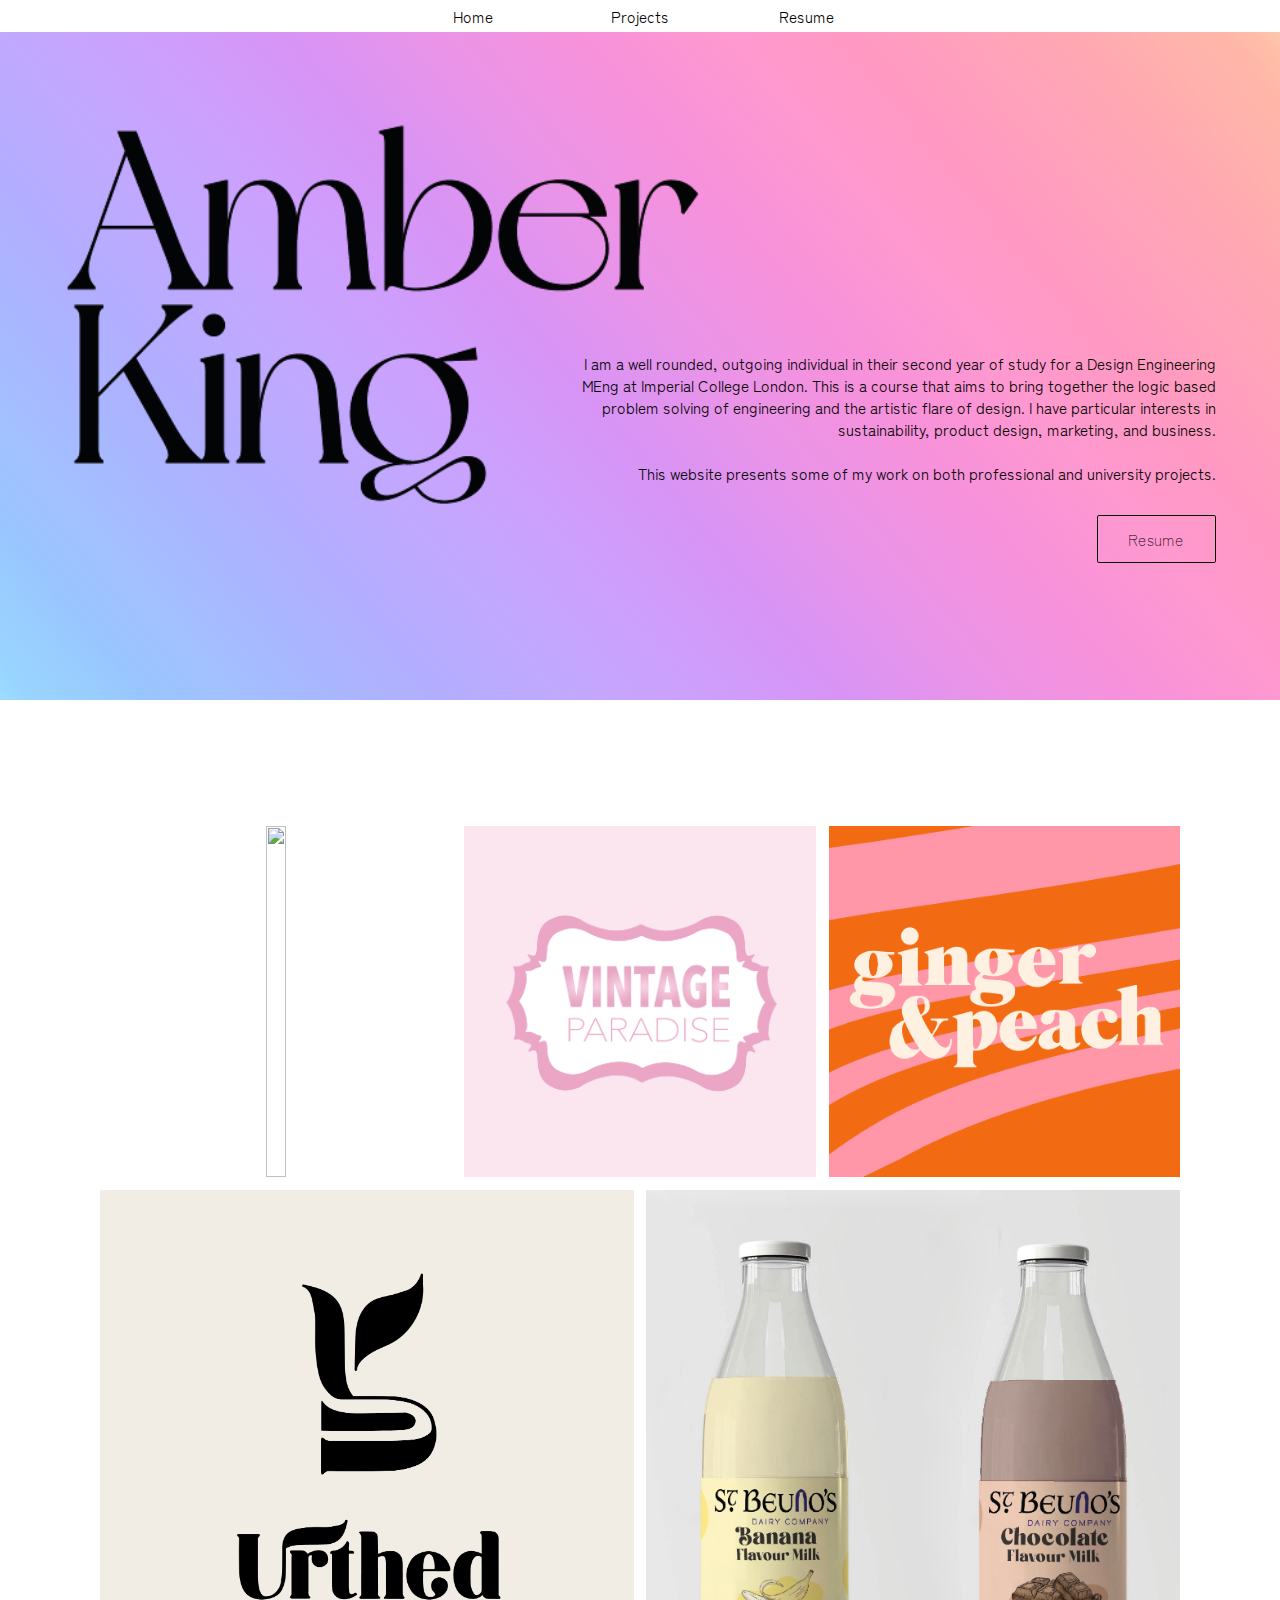
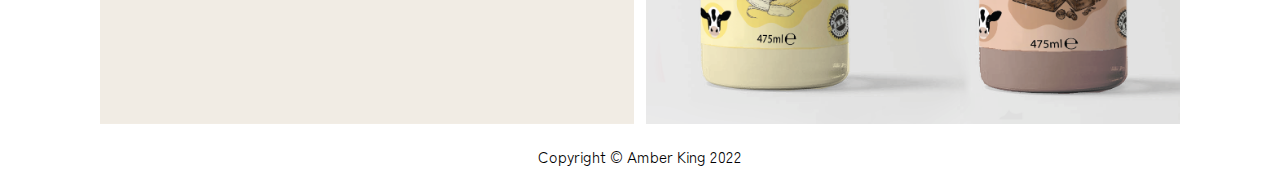
==== index/index.html @ 017a783d "jj" ====
<!DOCTYPE html>
<html lang="en">

<head>
  <meta charset="UTF-8" />
  <meta http-equiv="X-UA-Compatible" content="IE=edge" />
  <meta name="viewport" content="width=device-width, initial-scale=1.0" />
  <title>Home</title>
  <link rel="stylesheet" href="styles.css" />
  <link rel="preconnect" href="https://fonts.googleapis.com">
  <link rel="preconnect" href="https://fonts.gstatic.com" crossorigin>
  <link href="https://fonts.googleapis.com/css2?family=Zen+Kaku+Gothic+Antique:wght@300&display=swap" rel="stylesheet">

  <link rel="preconnect" href="https://fonts.googleapis.com">
  <link rel="preconnect" href="https://fonts.gstatic.com" crossorigin>
  <link href="https://fonts.googleapis.com/css2?family=Monsieur+La+Doulaise&display=swap" rel="stylesheet">
</head>

<body>
  <div class="banner">
    <div class="header">
      <div class="pages">
        <div class="page"><a href="../index/index.html">Home</a></div>
        <div class="page"><a href="../projects/projects.html">Projects</a></div>
        <div class="page"><a href="google.com">Resume</a></div>
      </div>
    </div>

    <div class="text">
      <div class="cont">
        <div class="logo">
          <img src="assets/Untitled-6.png">
        </div>
        <div class="words">
          I am a well rounded, outgoing individual in their second year of
          study for a Design Engineering MEng at Imperial College London. This is a course that aims to bring together
          the logic
          based problem solving of engineering and the artistic flare of design. I have particular interests in
          sustainability,
          product design, marketing, and
          business.
          </br></br>
          This website presents some of my work on both professional and university projects.
          <a href="something" class="button1">Resume</a>
        </div>
      </div>
    </div>


    <div class="info">
      <div class="container">

        <div class="card">
          <a href="../power_gen/power_gen.html">
            <img src="assets/Comp 1_1.gif">
            <p>Power</br>Generation</p>
          </a>
        </div>

        <div class="card">
          <a href="../vintage_paradise/vintage_paradise.html">
            <img src="assets/background.png">
            <p>Vintage</br>Paradise</p>
          </a>
        </div>

        <div class="card">
          <a href="../ginger_and_peach/ginger_and_peach.html">
            <img src="assets/gandp.png">
            <p>Ginger and Peach
            </p>
          </a>
        </div>

      </div>
      <div class="container">

        <div class="card">
          <a href="../urthed/urthed.html">
            <img src="assets/logos photo.png">
            <p>Urthed
            </p>
          </a>
        </div>

        <div class="card">
          <a href="../st_beuno/st_beuno.html">
            <img src="assets/mockup.png">
            <p>St </br>Beuno's
            </p>
          </a>
        </div>



      </div>

    </div>
    <div class="footer">
      Copyright © Amber King 2022
    </div>
</body>

</html>
---- index/styles.css ----
/* * {
  border: 3px solid red;
} */

body {
  display: flex;
  flex-direction: column;
  min-height: 100%;
  padding: 0%;
  gap: 0;
  margin: 0%;
  font-family: "Zen Kaku Gothic Antique", sans-serif;
  flex-wrap: wrap;
  animation: fadeInAnimation ease 1s;
  animation-iteration-count: 1;
  animation-fill-mode: forwards;
  min-width: 1000px;
}

@keyframes fadeInAnimation {
  0% {
    opacity: 0;
  }
  100% {
    opacity: 1;
  }
}

.banner {
  display: flex;
  flex-direction: column;
}

.header {
  background-color: white;
  display: flex;
  height: 2.5vw;
  flex-direction: row;
  justify-content: center;
}

.headertext {
  display: flex;
  align-content: center;
  text-align: center;
}

.pages {
  display: flex;
  justify-content: center;
  flex-direction: row;
  /* flex: 1 1 auto; */
  width: 500px;
}

a,
.page {
  justify-content: center;
  flex: 1 1 auto;
  text-align: center;
  vertical-align: middle;
  padding: 5px;
  padding-top: 2px;
  font-size: 1.2vw;
  color: black;
  text-decoration: none;
}

.page {
  width: 200px;
  transition: all 0.5s ease;
}

.page:hover {
  transform: scale(1.1);
}

.logo {
  font-size: 24px;
  color: black;
  justify-content: center;
  flex: 1;
  display: flex;
  align-content: center;
  justify-content: left;
  padding-top: 20px;
  padding-left: 10%;
  min-width: 60px;
}

.logo {
  flex: 0 0 30%;
  display: flex;
  justify-content: left;
  text-align: left;
  font-size: 130px;
  padding: 0.5em;
  color: #ffffff;
}

.logo img {
  width: 72vw;
  height: 42vw;
}

.text {
  justify-content: center;
  flex: 1;
  display: flex;
  flex-direction: row;
  height: 1700px;
  align-items: center;
  background-image: linear-gradient(
    50deg,
    hsl(200deg 100% 82%) 0%,
    hsl(201deg 100% 81%) 0%,
    hsl(203deg 100% 80%) 1%,
    hsl(206deg 100% 80%) 2%,
    hsl(209deg 100% 80%) 5%,
    hsl(214deg 100% 80%) 8%,
    hsl(221deg 100% 82%) 13%,
    hsl(230deg 100% 83%) 18%,
    hsl(244deg 100% 84%) 24%,
    hsl(257deg 100% 83%) 31%,
    hsl(269deg 97% 81%) 38%,
    hsl(282deg 83% 77%) 46%,
    hsl(302deg 68% 75%) 54%,
    hsl(317deg 87% 77%) 62%,
    hsl(328deg 100% 80%) 70%,
    hsl(336deg 100% 80%) 77%,
    hsl(345deg 100% 82%) 84%,
    hsl(354deg 100% 83%) 89%,
    hsl(3deg 100% 84%) 93%,
    hsl(10deg 100% 83%) 97%,
    hsl(16deg 100% 83%) 99%,
    hsl(21deg 91% 83%) 100%,
    hsl(26deg 80% 83%) 100%
  );
}

.cont {
  flex: 1;
  display: flex;
  flex-direction: row;
  max-width: 3000px;
}

.words {
  flex: 1;
  padding-top: 25vw;
  padding-bottom: 2.5em;
  padding-right: 5%;
  padding-left: 5%;
  text-align: right;
  font-size: 18px;
  color: black;
  font-size: 1.2vw;
  justify-content: flex-end;
}

a.button1 {
  display: inline-block;
  padding: 0.8em 2em;
  border: 0.1em solid black;
  margin: 2em;
  margin-right: 0em;
  border-radius: 0.12em;
  box-sizing: border-box;
  text-decoration: none;
  font-weight: 300;
  color: black;
  text-align: center;
  transition: all 0.2s;
}
a.button1:hover {
  color: #000000;
  background-color: #ffffff;
}
@media all and (max-width: 30em) {
  a.button1 {
    display: block;
    margin: 0.4em auto;
  }
}

.info {
  display: flex;
  flex-direction: column;
  padding-top: 120px;
}

.container {
  flex: 1;
  display: flex;
  flex-direction: row;
  justify-content: center;
  gap: 1.2%;
  align-items: center;
  padding-left: 100px;
  padding-right: 100px;
  padding-top: 0.5%;
  padding-bottom: 0.5%;
}

.card {
  position: relative;
  float: left;
  flex: 1;
  max-width: 700px;
  aspect-ratio: 1/1;
  display: flex;
  flex-direction: column;
  justify-content: center;
  align-items: center;
  overflow: hidden;
  gap: 0;
  background-color: #ffffff;
}

a {
  align-items: center;
  padding: 0%;
  justify-content: center;
}

.card img {
  object-fit: cover;
  width: 101%;
  height: 100%;
  background-color: white;
  transition: all 0.5s ease;
}

.card:hover img {
  transform: scale(1.1);
  opacity: 0.1;
  /* -webkit-filter: brightness(20%) invert(1); */
}

/* Child Text Container */
.card p {
  position: absolute;
  bottom: 30%;
  left: 50%;
  text-align: center;
  font-size: 1.4vw;
  color: black;
  margin-bottom: 5px;
  opacity: 0;
  visibility: hidden;
  -webkit-transition: visibility 0s, opacity 0.5s linear;
  -webkit-transform: translate(-50%, -50%);
  -ms-transform: translate(-50%, -50%);
  transform: translate(-50%, -50%);
  transition: visibility 0s, opacity 0.5s linear;
}

/* Hover on Parent Container */
.card:hover {
  cursor: pointer;
}

.card:hover p {
  width: 150px;
  padding: 8px 15px;
  visibility: visible;
  opacity: 0.9;
}

.footer {
  text-align: center;
  padding-top: 1em;
  padding-bottom: 1em;
  font-size: 1.2vw;
  color: black;
}
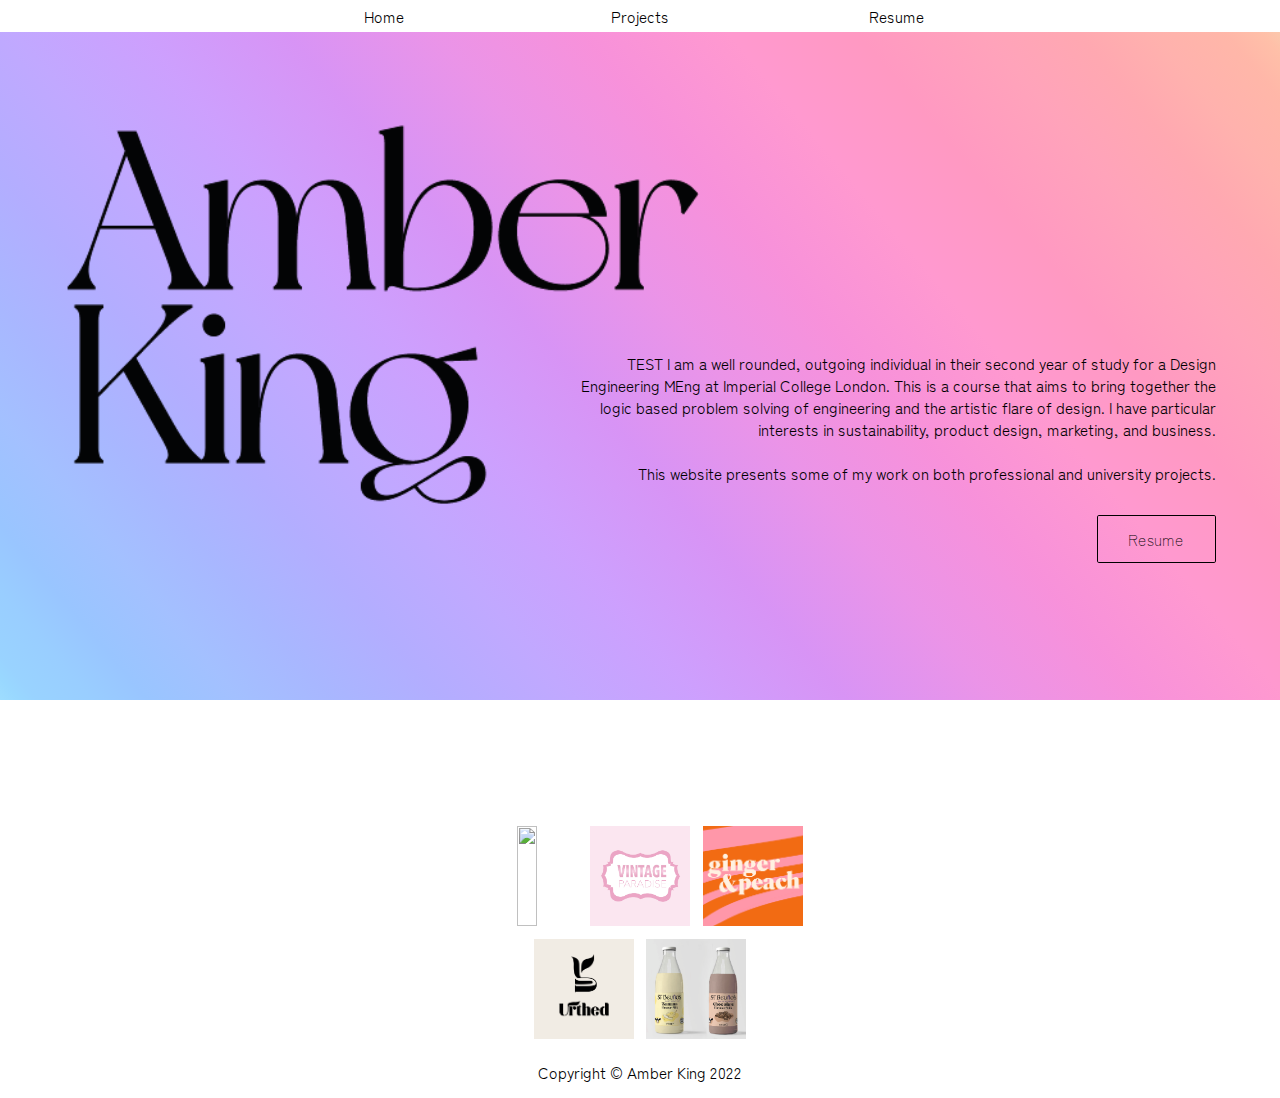
==== commit 88368191: "jkn" ====
--- a/index/index.html
+++ b/index/index.html
@@ -32,6 +32,7 @@
           <img src="assets/Untitled-6.png">
         </div>
         <div class="words">
+          TEST
           I am a well rounded, outgoing individual in their second year of
           study for a Design Engineering MEng at Imperial College London. This is a course that aims to bring together
           the logic
--- a/index/styles.css
+++ b/index/styles.css
@@ -15,6 +15,9 @@
   animation-iteration-count: 1;
   animation-fill-mode: forwards;
   min-width: 1000px;
+  -webkit-appearance: none;
+  -moz-appearance: none;
+  appearance: none;
 }
 
 @keyframes fadeInAnimation {
@@ -50,7 +53,7 @@
   justify-content: center;
   flex-direction: row;
   /* flex: 1 1 auto; */
-  width: 500px;
+  width: 60%;
 }
 
 a,
@@ -59,7 +62,7 @@
   flex: 1 1 auto;
   text-align: center;
   vertical-align: middle;
-  padding: 5px;
+  padding: 1vw 2vw 0vw 2vw;
   padding-top: 2px;
   font-size: 1.2vw;
   color: black;
@@ -89,7 +92,7 @@
 }
 
 .logo {
-  flex: 0 0 30%;
+  flex: 0 0 30vw;
   display: flex;
   justify-content: left;
   text-align: left;
@@ -142,7 +145,6 @@
   flex: 1;
   display: flex;
   flex-direction: row;
-  max-width: 3000px;
 }
 
 .words {
@@ -206,15 +208,18 @@
   position: relative;
   float: left;
   flex: 1;
-  max-width: 700px;
+  max-width: 100px;
   aspect-ratio: 1/1;
   display: flex;
   flex-direction: column;
   justify-content: center;
   align-items: center;
   overflow: hidden;
-  gap: 0;
   background-color: #ffffff;
+
+  -webkit-appearance: none;
+  -moz-appearance: none;
+  appearance: none;
 }
 
 a {
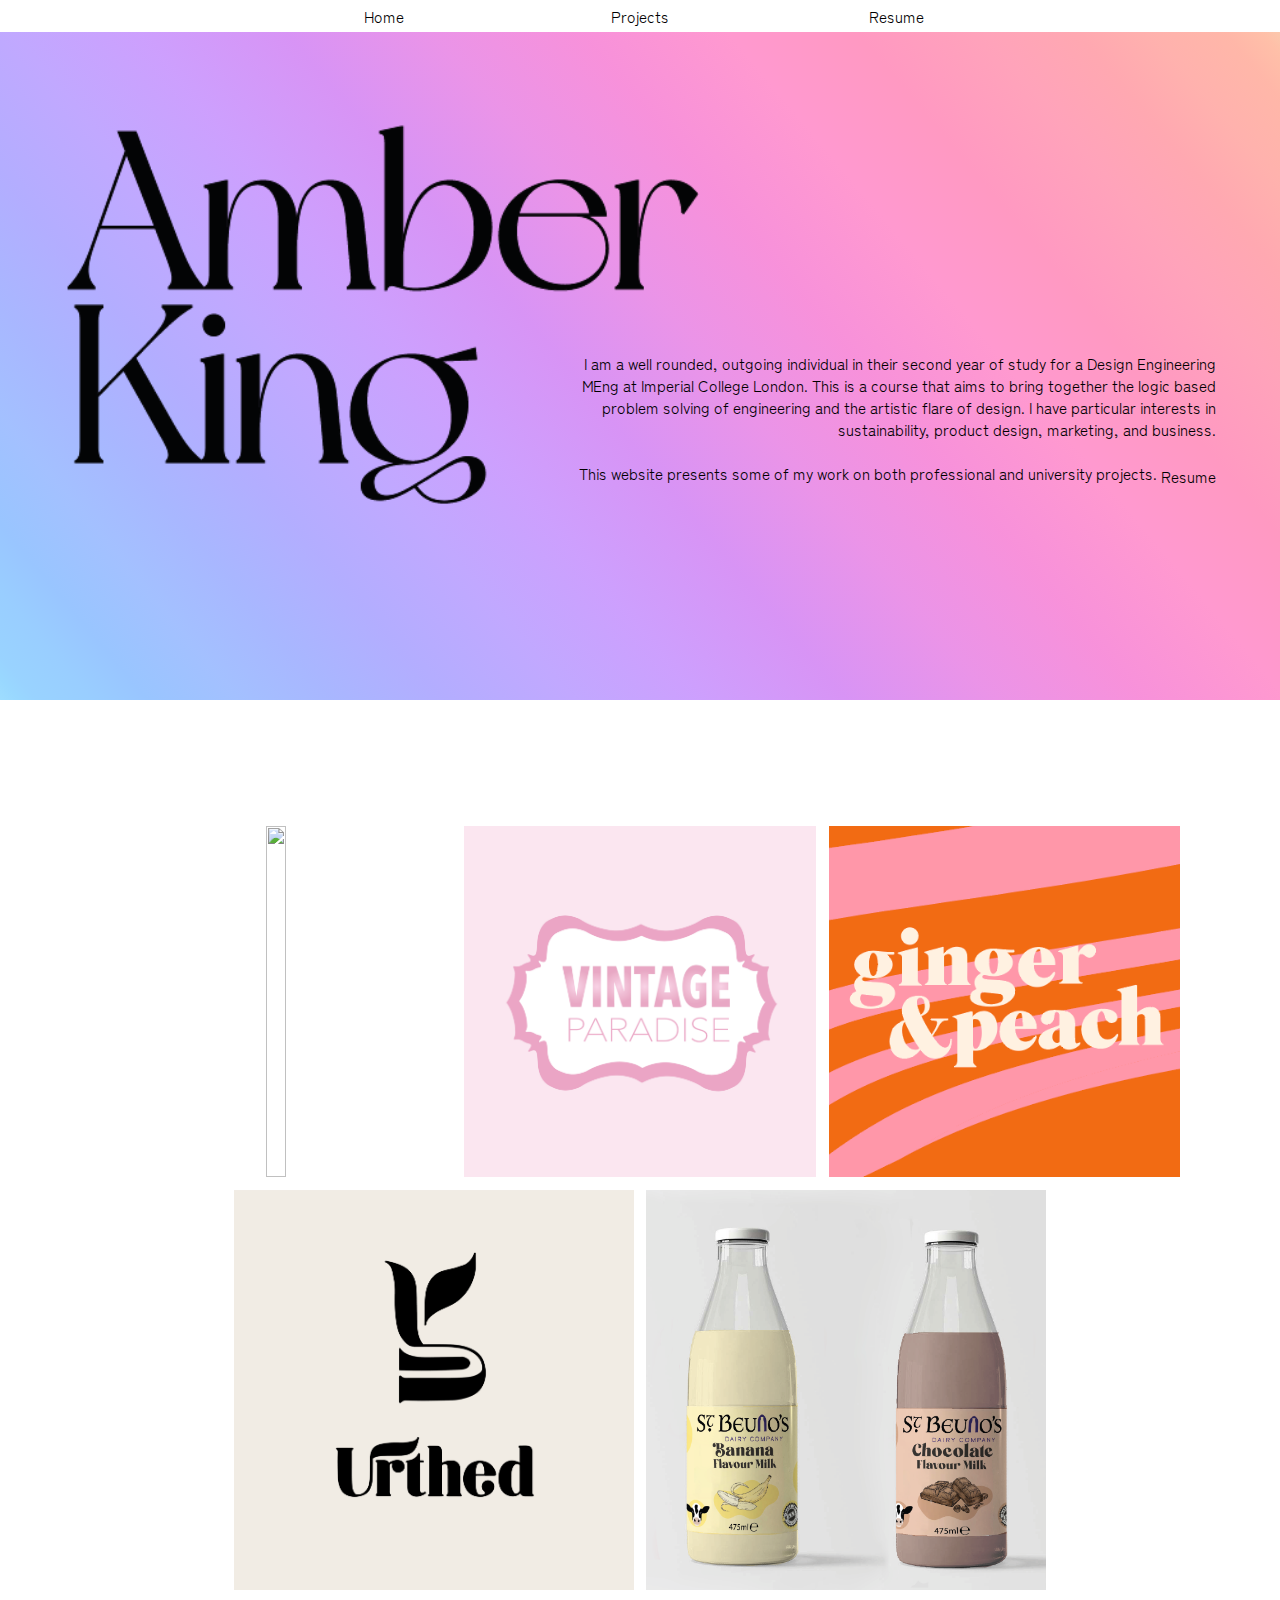
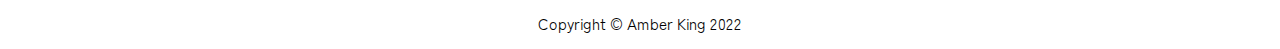
==== commit 3703a21f: "jnkjN" ====
--- a/index/index.html
+++ b/index/index.html
@@ -6,7 +6,7 @@
   <meta http-equiv="X-UA-Compatible" content="IE=edge" />
   <meta name="viewport" content="width=device-width, initial-scale=1.0" />
   <title>Home</title>
-  <link rel="stylesheet" href="styles.css" />
+  <link rel="stylesheet" href="../index/styles.css" />
   <link rel="preconnect" href="https://fonts.googleapis.com">
   <link rel="preconnect" href="https://fonts.gstatic.com" crossorigin>
   <link href="https://fonts.googleapis.com/css2?family=Zen+Kaku+Gothic+Antique:wght@300&display=swap" rel="stylesheet">
@@ -17,22 +17,21 @@
 </head>
 
 <body>
-  <div class="banner">
-    <div class="header">
-      <div class="pages">
-        <div class="page"><a href="../index/index.html">Home</a></div>
-        <div class="page"><a href="../projects/projects.html">Projects</a></div>
-        <div class="page"><a href="google.com">Resume</a></div>
+  <div class="banneri">
+    <div class="headeri">
+      <div class="pagesi">
+        <div class="pagei"><a href="../index/index.html">Home</a></div>
+        <div class="pagei"><a href="../projects/projects.html">Projects</a></div>
+        <div class="pagei"><a href="google.com">Resume</a></div>
       </div>
     </div>
 
-    <div class="text">
-      <div class="cont">
-        <div class="logo">
+    <div class="texti">
+      <div class="conti">
+        <div class="logoi">
           <img src="assets/Untitled-6.png">
         </div>
-        <div class="words">
-          TEST
+        <div class="wordsi">
           I am a well rounded, outgoing individual in their second year of
           study for a Design Engineering MEng at Imperial College London. This is a course that aims to bring together
           the logic
@@ -42,30 +41,30 @@
           business.
           </br></br>
           This website presents some of my work on both professional and university projects.
-          <a href="something" class="button1">Resume</a>
+          <a href="somethingi" class="button1">Resume</a>
         </div>
       </div>
     </div>
 
 
-    <div class="info">
-      <div class="container">
+    <div class="infoi">
+      <div class="containeri">
 
-        <div class="card">
+        <div class="cardi">
           <a href="../power_gen/power_gen.html">
             <img src="assets/Comp 1_1.gif">
             <p>Power</br>Generation</p>
           </a>
         </div>
 
-        <div class="card">
+        <div class="cardi">
           <a href="../vintage_paradise/vintage_paradise.html">
             <img src="assets/background.png">
             <p>Vintage</br>Paradise</p>
           </a>
         </div>
 
-        <div class="card">
+        <div class="cardi">
           <a href="../ginger_and_peach/ginger_and_peach.html">
             <img src="assets/gandp.png">
             <p>Ginger and Peach
@@ -74,9 +73,9 @@
         </div>
 
       </div>
-      <div class="container">
+      <div class="containeri">
 
-        <div class="card">
+        <div class="cardi">
           <a href="../urthed/urthed.html">
             <img src="assets/logos photo.png">
             <p>Urthed
@@ -84,7 +83,7 @@
           </a>
         </div>
 
-        <div class="card">
+        <div class="cardi">
           <a href="../st_beuno/st_beuno.html">
             <img src="assets/mockup.png">
             <p>St </br>Beuno's
@@ -97,7 +96,7 @@
       </div>
 
     </div>
-    <div class="footer">
+    <div class="footeri">
       Copyright © Amber King 2022
     </div>
 </body>
--- a/index/styles.css
+++ b/index/styles.css
@@ -29,12 +29,12 @@
   }
 }
 
-.banner {
-  display: flex;
-  flex-direction: column;
-}
-
-.header {
+.banneri {
+  display: flex;
+  flex-direction: column;
+}
+
+.headeri {
   background-color: white;
   display: flex;
   height: 2.5vw;
@@ -42,13 +42,13 @@
   justify-content: center;
 }
 
-.headertext {
+.headertexti {
   display: flex;
   align-content: center;
   text-align: center;
 }
 
-.pages {
+.pagesi {
   display: flex;
   justify-content: center;
   flex-direction: row;
@@ -57,7 +57,7 @@
 }
 
 a,
-.page {
+.pagei {
   justify-content: center;
   flex: 1 1 auto;
   text-align: center;
@@ -69,16 +69,16 @@
   text-decoration: none;
 }
 
-.page {
+.pagei {
   width: 200px;
   transition: all 0.5s ease;
 }
 
-.page:hover {
+.pagei:hover {
   transform: scale(1.1);
 }
 
-.logo {
+.logoi {
   font-size: 24px;
   color: black;
   justify-content: center;
@@ -91,7 +91,7 @@
   min-width: 60px;
 }
 
-.logo {
+.logoi {
   flex: 0 0 30vw;
   display: flex;
   justify-content: left;
@@ -101,12 +101,12 @@
   color: #ffffff;
 }
 
-.logo img {
+.logoi img {
   width: 72vw;
   height: 42vw;
 }
 
-.text {
+.texti {
   justify-content: center;
   flex: 1;
   display: flex;
@@ -141,13 +141,13 @@
   );
 }
 
-.cont {
-  flex: 1;
-  display: flex;
-  flex-direction: row;
-}
-
-.words {
+.conti {
+  flex: 1;
+  display: flex;
+  flex-direction: row;
+}
+
+.wordsi {
   flex: 1;
   padding-top: 25vw;
   padding-bottom: 2.5em;
@@ -160,7 +160,7 @@
   justify-content: flex-end;
 }
 
-a.button1 {
+a.button1i {
   display: inline-block;
   padding: 0.8em 2em;
   border: 0.1em solid black;
@@ -174,24 +174,24 @@
   text-align: center;
   transition: all 0.2s;
 }
-a.button1:hover {
+a.button1i:hover {
   color: #000000;
   background-color: #ffffff;
 }
 @media all and (max-width: 30em) {
-  a.button1 {
+  a.button1i {
     display: block;
     margin: 0.4em auto;
   }
 }
 
-.info {
+.infoi {
   display: flex;
   flex-direction: column;
   padding-top: 120px;
 }
 
-.container {
+.containeri {
   flex: 1;
   display: flex;
   flex-direction: row;
@@ -204,11 +204,11 @@
   padding-bottom: 0.5%;
 }
 
-.card {
+.cardi {
   position: relative;
   float: left;
   flex: 1;
-  max-width: 100px;
+  max-width: 400px;
   aspect-ratio: 1/1;
   display: flex;
   flex-direction: column;
@@ -216,7 +216,6 @@
   align-items: center;
   overflow: hidden;
   background-color: #ffffff;
-
   -webkit-appearance: none;
   -moz-appearance: none;
   appearance: none;
@@ -228,7 +227,7 @@
   justify-content: center;
 }
 
-.card img {
+.cardi img {
   object-fit: cover;
   width: 101%;
   height: 100%;
@@ -236,14 +235,14 @@
   transition: all 0.5s ease;
 }
 
-.card:hover img {
+.cardi:hover img {
   transform: scale(1.1);
   opacity: 0.1;
   /* -webkit-filter: brightness(20%) invert(1); */
 }
 
 /* Child Text Container */
-.card p {
+.cardi p {
   position: absolute;
   bottom: 30%;
   left: 50%;
@@ -261,18 +260,18 @@
 }
 
 /* Hover on Parent Container */
-.card:hover {
+.cardi:hover {
   cursor: pointer;
 }
 
-.card:hover p {
+.cardi:hover p {
   width: 150px;
   padding: 8px 15px;
   visibility: visible;
   opacity: 0.9;
 }
 
-.footer {
+.footeri {
   text-align: center;
   padding-top: 1em;
   padding-bottom: 1em;
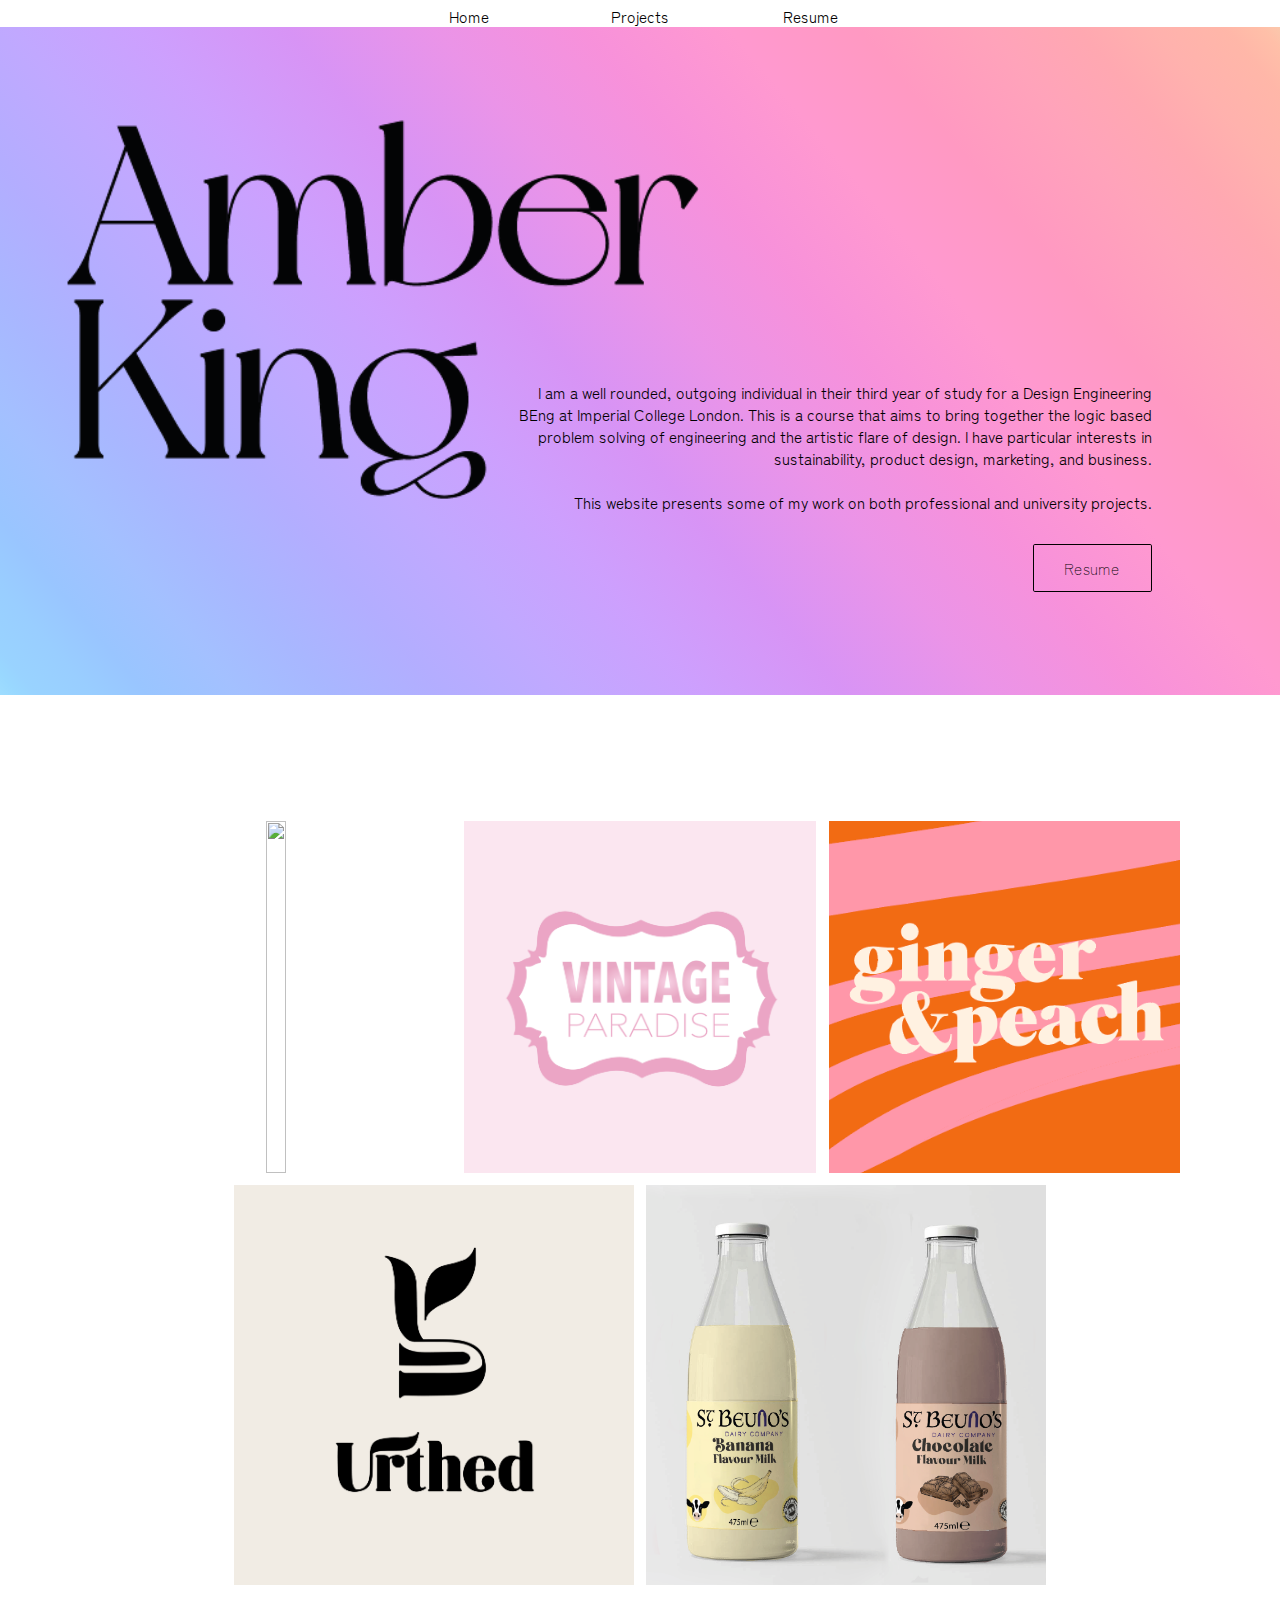
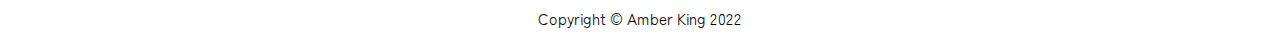
==== commit 4f0eff70: "ygasdhb" ====
--- a/index/index.html
+++ b/index/index.html
@@ -27,13 +27,12 @@
     </div>
 
     <div class="texti">
-      <div class="conti">
-        <div class="logoi">
-          <img src="assets/Untitled-6.png">
-        </div>
+
+      <div class="logoi">
+        <img src="assets/Untitled-6.png">
         <div class="wordsi">
-          I am a well rounded, outgoing individual in their second year of
-          study for a Design Engineering MEng at Imperial College London. This is a course that aims to bring together
+          I am a well rounded, outgoing individual in their third year of
+          study for a Design Engineering BEng at Imperial College London. This is a course that aims to bring together
           the logic
           based problem solving of engineering and the artistic flare of design. I have particular interests in
           sustainability,
@@ -43,6 +42,8 @@
           This website presents some of my work on both professional and university projects.
           <a href="somethingi" class="button1">Resume</a>
         </div>
+
+
       </div>
     </div>
 
--- a/index/styles.css
+++ b/index/styles.css
@@ -37,7 +37,7 @@
 .headeri {
   background-color: white;
   display: flex;
-  height: 2.5vw;
+  height: 3vw;
   flex-direction: row;
   justify-content: center;
 }
@@ -53,7 +53,7 @@
   justify-content: center;
   flex-direction: row;
   /* flex: 1 1 auto; */
-  width: 60%;
+  width: 40vw;
 }
 
 a,
@@ -62,15 +62,17 @@
   flex: 1 1 auto;
   text-align: center;
   vertical-align: middle;
+
   padding: 1vw 2vw 0vw 2vw;
   padding-top: 2px;
   font-size: 1.2vw;
   color: black;
   text-decoration: none;
+  z-index: 100;
 }
 
 .pagei {
-  width: 200px;
+  width: 15vw;
   transition: all 0.5s ease;
 }
 
@@ -86,24 +88,26 @@
   display: flex;
   align-content: center;
   justify-content: left;
-  padding-top: 20px;
+  padding-top: 20%;
   padding-left: 10%;
   min-width: 60px;
 }
 
 .logoi {
-  flex: 0 0 30vw;
+  position: relative;
   display: flex;
   justify-content: left;
   text-align: left;
   font-size: 130px;
   padding: 0.5em;
   color: #ffffff;
+  object-fit: none;
 }
 
 .logoi img {
   width: 72vw;
   height: 42vw;
+  /* object-fit: none; */
 }
 
 .texti {
@@ -141,14 +145,7 @@
   );
 }
 
-.conti {
-  flex: 1;
-  display: flex;
-  flex-direction: row;
-}
-
 .wordsi {
-  flex: 1;
   padding-top: 25vw;
   padding-bottom: 2.5em;
   padding-right: 5%;
@@ -157,10 +154,16 @@
   font-size: 18px;
   color: black;
   font-size: 1.2vw;
-  justify-content: flex-end;
-}
-
-a.button1i {
+  position: absolute;
+  bottom: 5%;
+  right: 5%;
+  /* -ms-transform: translateY(-5vh) translateX(-5vw);
+  transform: translateY(-5vh) translateX(-5vw); */
+  padding-left: 40vw;
+  font-size: 1.2vw;
+}
+
+a.button1 {
   display: inline-block;
   padding: 0.8em 2em;
   border: 0.1em solid black;
@@ -174,12 +177,12 @@
   text-align: center;
   transition: all 0.2s;
 }
-a.button1i:hover {
+a.button1:hover {
   color: #000000;
   background-color: #ffffff;
 }
 @media all and (max-width: 30em) {
-  a.button1i {
+  a.button1 {
     display: block;
     margin: 0.4em auto;
   }
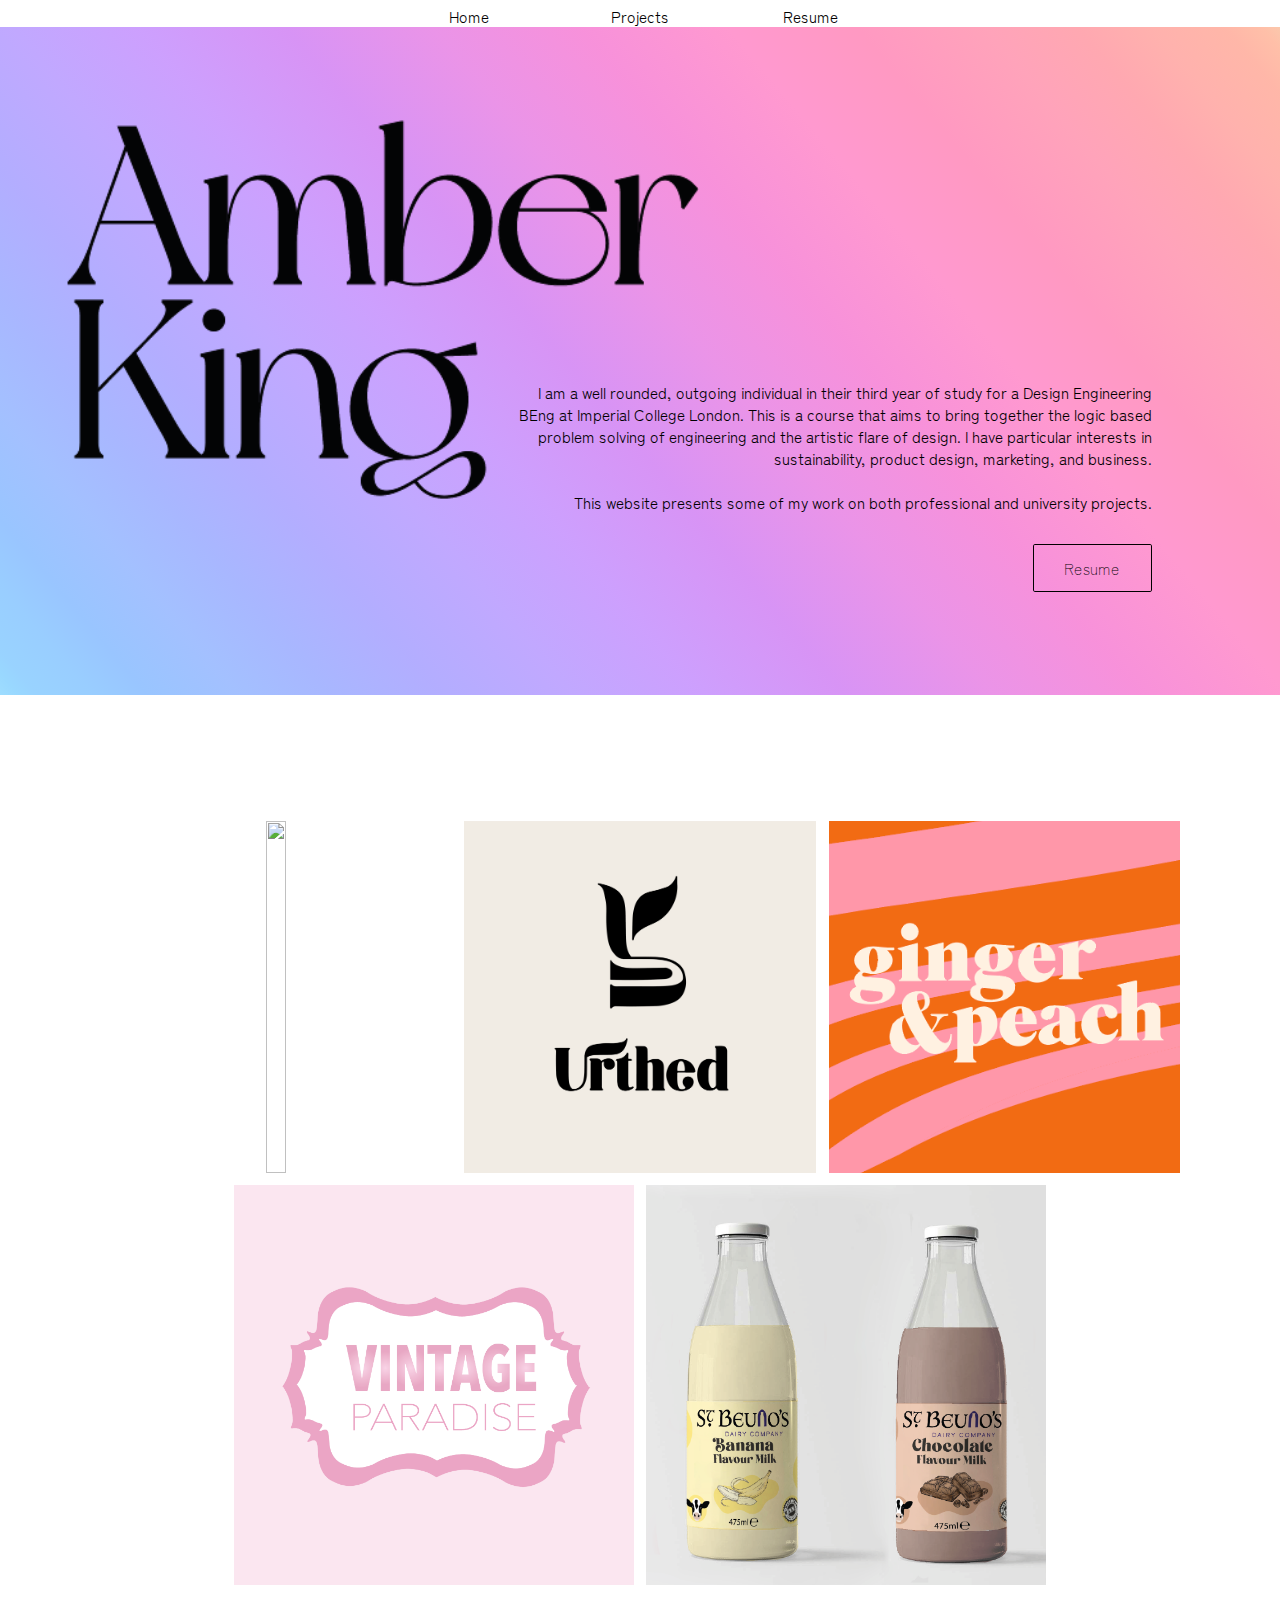
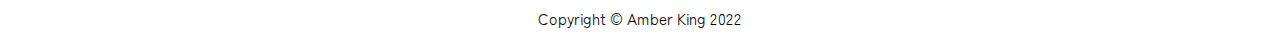
==== commit f83bbbc7: "jhbcd" ====
--- a/index/index.html
+++ b/index/index.html
@@ -59,11 +59,14 @@
         </div>
 
         <div class="cardi">
-          <a href="../vintage_paradise/vintage_paradise.html">
-            <img src="assets/background.png">
-            <p>Vintage</br>Paradise</p>
+          <a href="../urthed/urthed.html">
+            <img src="assets/logos photo.png">
+            <p>Urthed
+            </p>
           </a>
         </div>
+
+
 
         <div class="cardi">
           <a href="../ginger_and_peach/ginger_and_peach.html">
@@ -76,13 +79,14 @@
       </div>
       <div class="containeri">
 
+
         <div class="cardi">
-          <a href="../urthed/urthed.html">
-            <img src="assets/logos photo.png">
-            <p>Urthed
-            </p>
+          <a href="../vintage_paradise/vintage_paradise.html">
+            <img src="assets/background.png">
+            <p>Vintage</br>Paradise</p>
           </a>
         </div>
+
 
         <div class="cardi">
           <a href="../st_beuno/st_beuno.html">
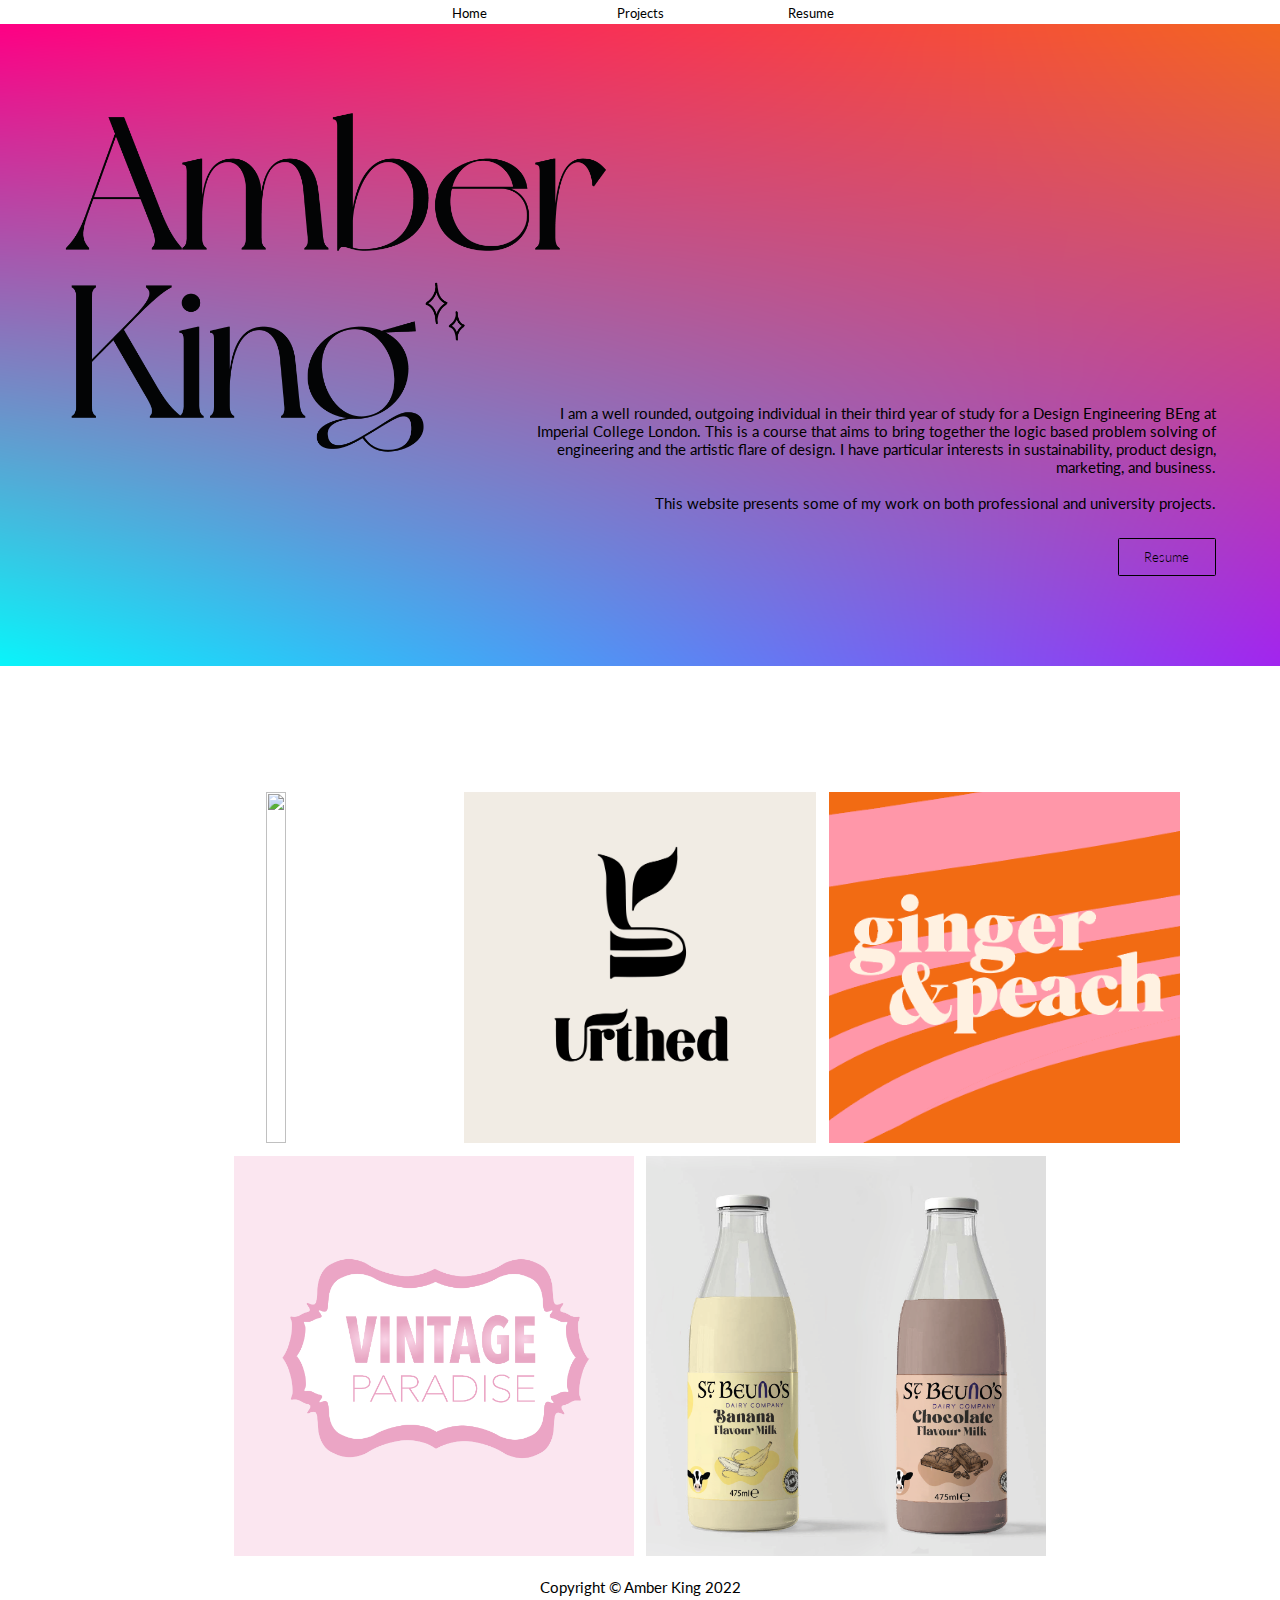
==== commit 25f80f5a: "kjcsn" ====
--- a/index/index.html
+++ b/index/index.html
@@ -13,7 +13,8 @@
 
   <link rel="preconnect" href="https://fonts.googleapis.com">
   <link rel="preconnect" href="https://fonts.gstatic.com" crossorigin>
-  <link href="https://fonts.googleapis.com/css2?family=Monsieur+La+Doulaise&display=swap" rel="stylesheet">
+  <link href="https://fonts.googleapis.com/css2?family=Lato:wght@300&display=swap" rel="stylesheet">
+
 </head>
 
 <body>
@@ -29,7 +30,7 @@
     <div class="texti">
 
       <div class="logoi">
-        <img src="assets/Untitled-6.png">
+        <img src="assets/Untitled-7.png">
         <div class="wordsi">
           I am a well rounded, outgoing individual in their third year of
           study for a Design Engineering BEng at Imperial College London. This is a course that aims to bring together
@@ -40,6 +41,7 @@
           business.
           </br></br>
           This website presents some of my work on both professional and university projects.
+          </br>
           <a href="somethingi" class="button1">Resume</a>
         </div>
 
@@ -54,7 +56,7 @@
         <div class="cardi">
           <a href="../power_gen/power_gen.html">
             <img src="assets/Comp 1_1.gif">
-            <p>Power</br>Generation</p>
+            <p>Power Generation</p>
           </a>
         </div>
 
@@ -83,7 +85,7 @@
         <div class="cardi">
           <a href="../vintage_paradise/vintage_paradise.html">
             <img src="assets/background.png">
-            <p>Vintage</br>Paradise</p>
+            <p>Vintage Paradise</p>
           </a>
         </div>
 
@@ -91,7 +93,7 @@
         <div class="cardi">
           <a href="../st_beuno/st_beuno.html">
             <img src="assets/mockup.png">
-            <p>St </br>Beuno's
+            <p>St Beuno's
             </p>
           </a>
         </div>
--- a/index/styles.css
+++ b/index/styles.css
@@ -9,7 +9,7 @@
   padding: 0%;
   gap: 0;
   margin: 0%;
-  font-family: "Zen Kaku Gothic Antique", sans-serif;
+  font-family: "Lato", sans-serif;
   flex-wrap: wrap;
   animation: fadeInAnimation ease 1s;
   animation-iteration-count: 1;
@@ -37,7 +37,7 @@
 .headeri {
   background-color: white;
   display: flex;
-  height: 3vw;
+  height: 1.85vw;
   flex-direction: row;
   justify-content: center;
 }
@@ -63,9 +63,8 @@
   text-align: center;
   vertical-align: middle;
 
-  padding: 1vw 2vw 0vw 2vw;
-  padding-top: 2px;
-  font-size: 1.2vw;
+  padding: 0.25vw 2vw 0.25vw 2vw;
+  font-size: 1vw;
   color: black;
   text-decoration: none;
   z-index: 100;
@@ -89,7 +88,7 @@
   align-content: center;
   justify-content: left;
   padding-top: 20%;
-  padding-left: 10%;
+  padding-left: 20%;
   min-width: 60px;
 }
 
@@ -100,13 +99,15 @@
   text-align: left;
   font-size: 130px;
   padding: 0.5em;
+  padding-left: 5%;
   color: #ffffff;
   object-fit: none;
+  height: 40vw;
 }
 
 .logoi img {
-  width: 72vw;
-  height: 42vw;
+  width: 47vw;
+  height: 31.5vw;
   /* object-fit: none; */
 }
 
@@ -117,7 +118,7 @@
   flex-direction: row;
   height: 1700px;
   align-items: center;
-  background-image: linear-gradient(
+  /* background-image: linear-gradient(
     50deg,
     hsl(200deg 100% 82%) 0%,
     hsl(201deg 100% 81%) 0%,
@@ -142,11 +143,29 @@
     hsl(16deg 100% 83%) 99%,
     hsl(21deg 91% 83%) 100%,
     hsl(26deg 80% 83%) 100%
-  );
-}
+  ); */
+
+  background: url(assets/grad.png) top center no-repeat;
+  background-size: 100vw 52.1vw;
+  /* background: linear-gradient(
+      to top left,
+      rgba(160, 38, 245, 0.5),
+      rgba(167, 96, 164, 0.2),
+      rgba(252, 3, 135, 0.5)
+    ),
+    linear-gradient(
+        to top right,
+        rgba(6, 249, 253, 1),
+        rgba(167, 96, 164, 0.2),
+        rgba(243, 101, 37, 1)
+      )
+      rgb(216, 82, 102); */
+}
+
+/* rgb(216, 82, 102) */
 
 .wordsi {
-  padding-top: 25vw;
+  padding-top: 27vw;
   padding-bottom: 2.5em;
   padding-right: 5%;
   padding-left: 5%;
@@ -155,8 +174,8 @@
   color: black;
   font-size: 1.2vw;
   position: absolute;
-  bottom: 5%;
-  right: 5%;
+  bottom: 4%;
+  right: 0%;
   /* -ms-transform: translateY(-5vh) translateX(-5vw);
   transform: translateY(-5vh) translateX(-5vw); */
   padding-left: 40vw;
@@ -250,7 +269,7 @@
   bottom: 30%;
   left: 50%;
   text-align: center;
-  font-size: 1.4vw;
+  font-size: large;
   color: black;
   margin-bottom: 5px;
   opacity: 0;
@@ -260,6 +279,7 @@
   -ms-transform: translate(-50%, -50%);
   transform: translate(-50%, -50%);
   transition: visibility 0s, opacity 0.5s linear;
+  white-space: nowrap;
 }
 
 /* Hover on Parent Container */
